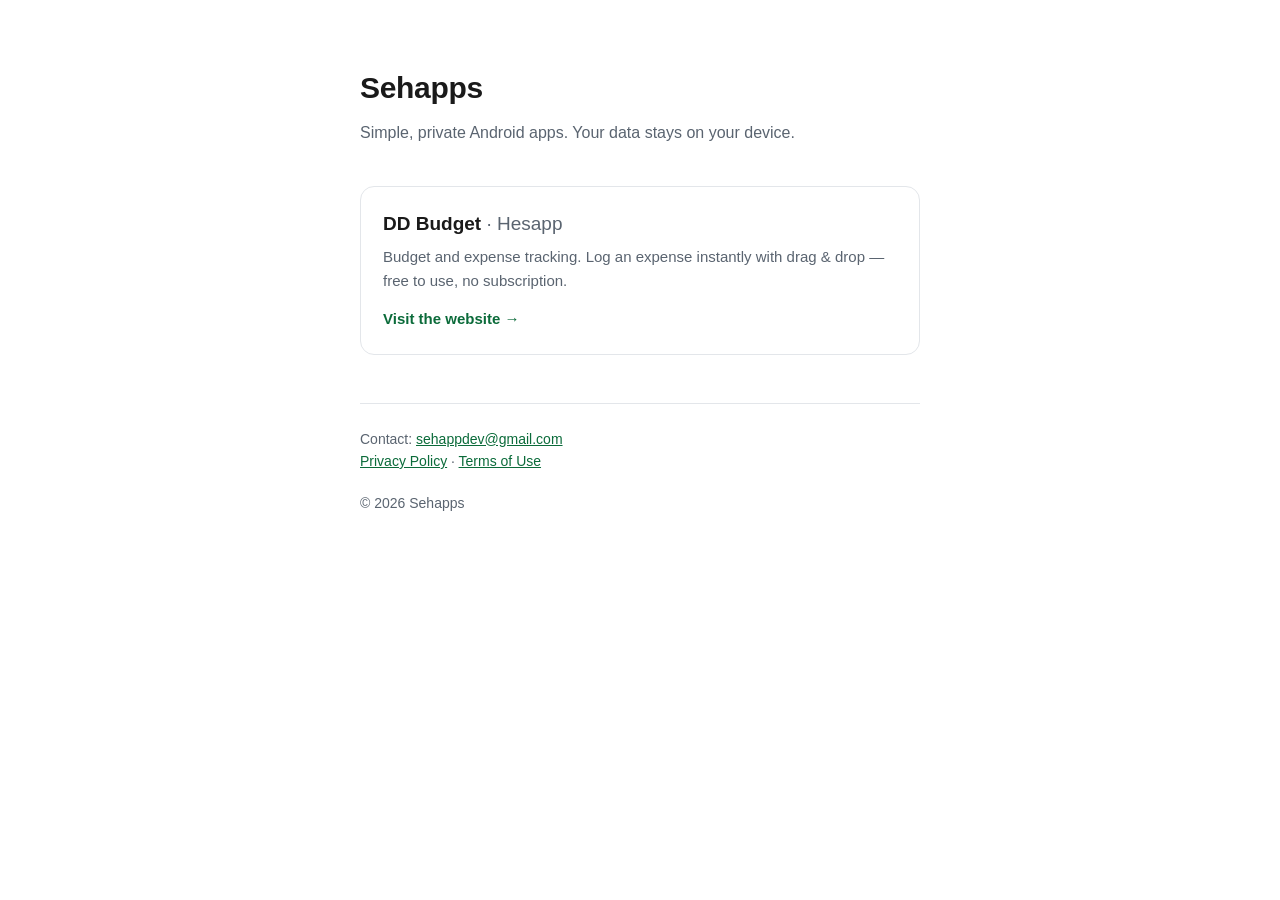
==== index.html @ 8816fc6e "root: app-ads.txt / geliştirici sayfası güncellemesi" ====
<!DOCTYPE html>
<html lang="en">
<head>
<meta charset="UTF-8">
<meta name="viewport" content="width=device-width, initial-scale=1.0">
<title>Sehapps</title>
<meta name="description" content="Sehapps builds simple, private Android apps. Currently: DD Budget / Hesapp — budget and expense tracking.">
<style>
  :root {
    --bg: #ffffff; --fg: #1a1a1a; --muted: #5a6470;
    --accent: #0b6b3a; --accent-fg: #ffffff; --border: #e3e6ea;
  }
  @media (prefers-color-scheme: dark) {
    :root { --bg:#121417; --fg:#e9eaed; --muted:#9aa3ad; --accent:#5fd49b; --accent-fg:#06251a; --border:#2a2f36; }
  }
  * { box-sizing: border-box; }
  body {
    margin: 0; padding: 64px 20px; background: var(--bg); color: var(--fg);
    font-family: -apple-system, BlinkMacSystemFont, "Segoe UI", Roboto, "Helvetica Neue", Arial, sans-serif;
    line-height: 1.6; font-size: 16px;
  }
  main { max-width: 560px; margin: 0 auto; }
  h1 { font-size: 30px; letter-spacing: -0.01em; margin: 0 0 8px; }
  .lede { color: var(--muted); margin: 0 0 40px; }
  .app {
    display: block; border: 1px solid var(--border); border-radius: 14px;
    padding: 22px; text-decoration: none; color: inherit;
  }
  .app:hover { border-color: var(--accent); }
  .app h2 { font-size: 19px; margin: 0 0 6px; }
  .app p { margin: 0; color: var(--muted); font-size: 15px; }
  .go { display: inline-block; margin-top: 14px; color: var(--accent); font-weight: 600; font-size: 15px; }
  footer { margin-top: 48px; padding-top: 24px; border-top: 1px solid var(--border); font-size: 14px; color: var(--muted); }
  footer a { color: var(--accent); }
</style>
</head>
<body>
<main>
  <h1>Sehapps</h1>
  <p class="lede">Simple, private Android apps. Your data stays on your device.</p>

  <a class="app" href="https://sehapps.github.io/dd-budget/">
    <h2>DD Budget <span style="color:var(--muted);font-weight:400">· Hesapp</span></h2>
    <p>Budget and expense tracking. Log an expense instantly with drag &amp; drop — free to use, no subscription.</p>
    <span class="go">Visit the website →</span>
  </a>

  <footer>
    Contact: <a href="mailto:sehappdev@gmail.com">sehappdev@gmail.com</a><br>
    <a href="https://sehapps.github.io/dd-budget/privacy-en.html">Privacy Policy</a> ·
    <a href="https://sehapps.github.io/dd-budget/terms-en.html">Terms of Use</a>
    <p style="margin-top:20px">© 2026 Sehapps</p>
  </footer>
</main>
</body>
</html>
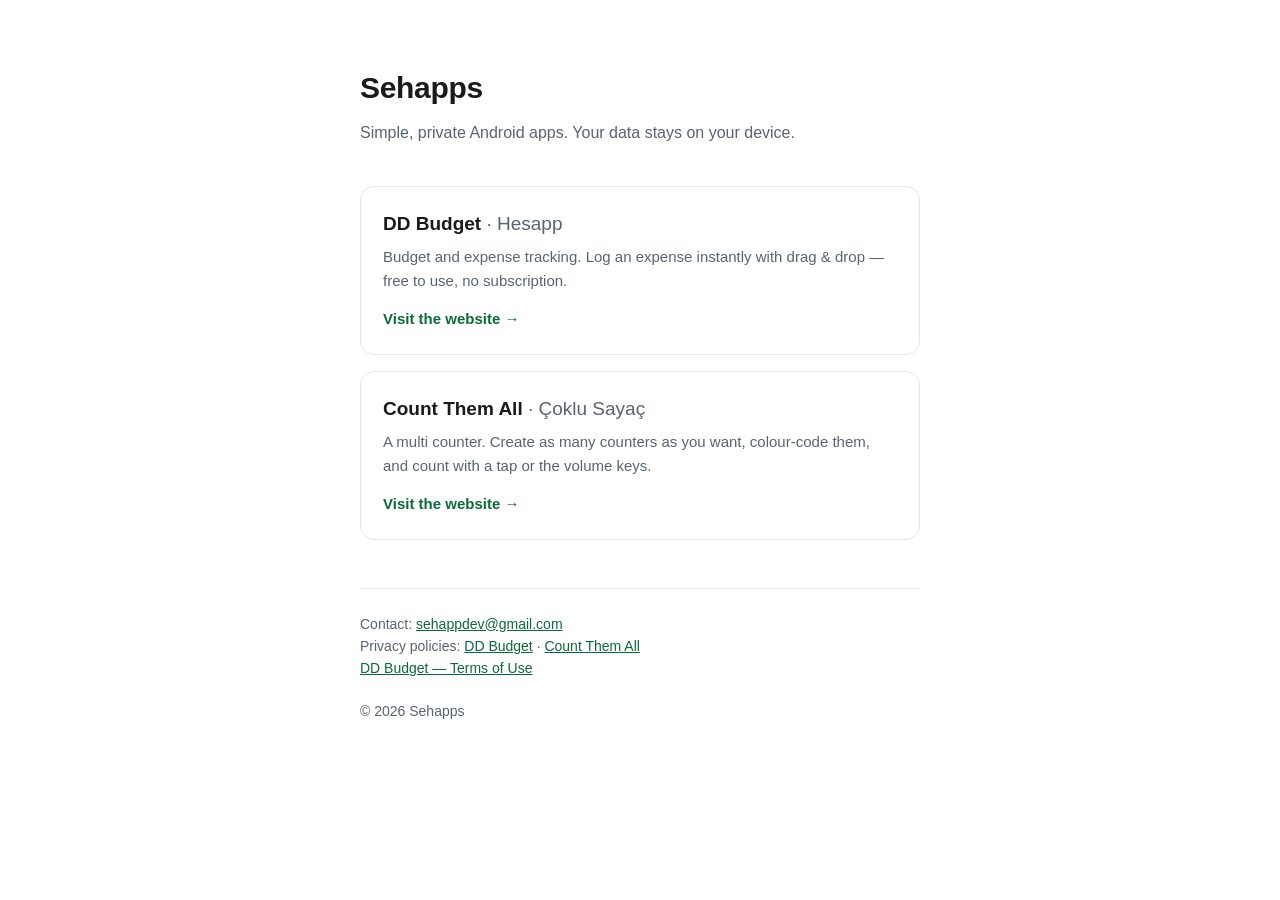
==== commit 4edee570: "root: app-ads.txt / geliştirici sayfası güncellemesi" ====
--- a/index.html
+++ b/index.html
@@ -24,8 +24,9 @@
   .lede { color: var(--muted); margin: 0 0 40px; }
   .app {
     display: block; border: 1px solid var(--border); border-radius: 14px;
-    padding: 22px; text-decoration: none; color: inherit;
+    padding: 22px; margin-bottom: 16px; text-decoration: none; color: inherit;
   }
+  .app:last-of-type { margin-bottom: 0; }
   .app:hover { border-color: var(--accent); }
   .app h2 { font-size: 19px; margin: 0 0 6px; }
   .app p { margin: 0; color: var(--muted); font-size: 15px; }
@@ -45,10 +46,18 @@
     <span class="go">Visit the website →</span>
   </a>
 
+  <a class="app" href="https://sehapps.github.io/count-them-all/">
+    <h2>Count Them All <span style="color:var(--muted);font-weight:400">· Çoklu Sayaç</span></h2>
+    <p>A multi counter. Create as many counters as you want, colour-code them, and count with a tap or the volume keys.</p>
+    <span class="go">Visit the website →</span>
+  </a>
+
   <footer>
     Contact: <a href="mailto:sehappdev@gmail.com">sehappdev@gmail.com</a><br>
-    <a href="https://sehapps.github.io/dd-budget/privacy-en.html">Privacy Policy</a> ·
-    <a href="https://sehapps.github.io/dd-budget/terms-en.html">Terms of Use</a>
+    Privacy policies:
+    <a href="https://sehapps.github.io/dd-budget/privacy-en.html">DD Budget</a> ·
+    <a href="https://sehapps.github.io/count-them-all/privacy-en.html">Count Them All</a><br>
+    <a href="https://sehapps.github.io/dd-budget/terms-en.html">DD Budget — Terms of Use</a>
     <p style="margin-top:20px">© 2026 Sehapps</p>
   </footer>
 </main>
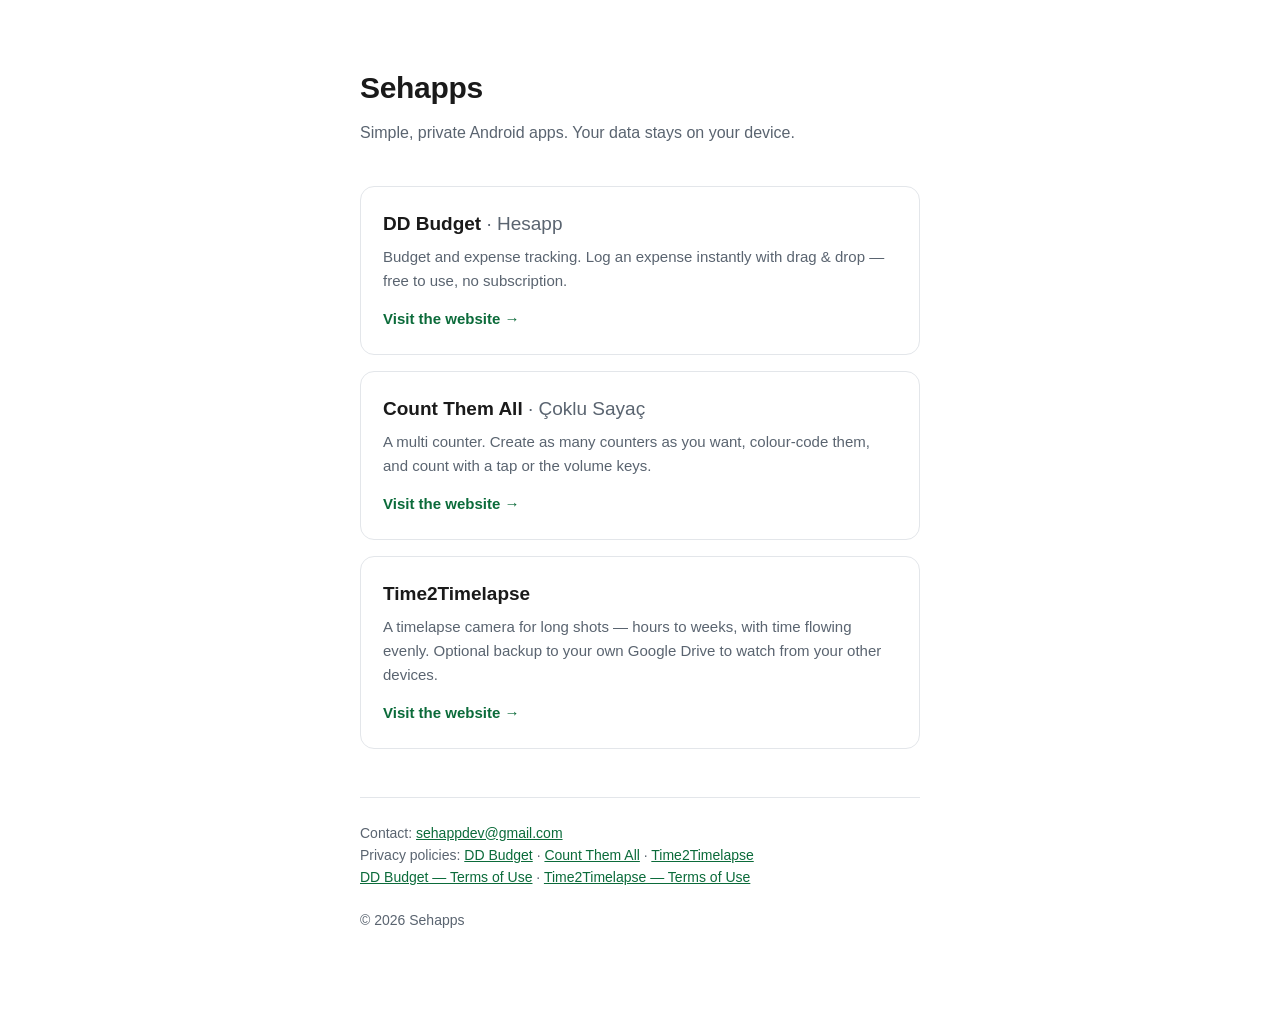
==== commit 779297e6: "root: app-ads.txt / geliştirici sayfası güncellemesi" ====
--- a/index.html
+++ b/index.html
@@ -4,7 +4,7 @@
 <meta charset="UTF-8">
 <meta name="viewport" content="width=device-width, initial-scale=1.0">
 <title>Sehapps</title>
-<meta name="description" content="Sehapps builds simple, private Android apps. Currently: DD Budget / Hesapp — budget and expense tracking.">
+<meta name="description" content="Sehapps builds simple, private Android apps. Currently: DD Budget / Hesapp, Count Them All and Time2Timelapse.">
 <style>
   :root {
     --bg: #ffffff; --fg: #1a1a1a; --muted: #5a6470;
@@ -52,12 +52,20 @@
     <span class="go">Visit the website →</span>
   </a>
 
+  <a class="app" href="https://sehapps.github.io/time2timelapse/">
+    <h2>Time2Timelapse</h2>
+    <p>A timelapse camera for long shots — hours to weeks, with time flowing evenly. Optional backup to your own Google Drive to watch from your other devices.</p>
+    <span class="go">Visit the website →</span>
+  </a>
+
   <footer>
     Contact: <a href="mailto:sehappdev@gmail.com">sehappdev@gmail.com</a><br>
     Privacy policies:
     <a href="https://sehapps.github.io/dd-budget/privacy-en.html">DD Budget</a> ·
-    <a href="https://sehapps.github.io/count-them-all/privacy-en.html">Count Them All</a><br>
-    <a href="https://sehapps.github.io/dd-budget/terms-en.html">DD Budget — Terms of Use</a>
+    <a href="https://sehapps.github.io/count-them-all/privacy-en.html">Count Them All</a> ·
+    <a href="https://sehapps.github.io/time2timelapse/privacy-en.html">Time2Timelapse</a><br>
+    <a href="https://sehapps.github.io/dd-budget/terms-en.html">DD Budget — Terms of Use</a> ·
+    <a href="https://sehapps.github.io/time2timelapse/terms-en.html">Time2Timelapse — Terms of Use</a>
     <p style="margin-top:20px">© 2026 Sehapps</p>
   </footer>
 </main>
